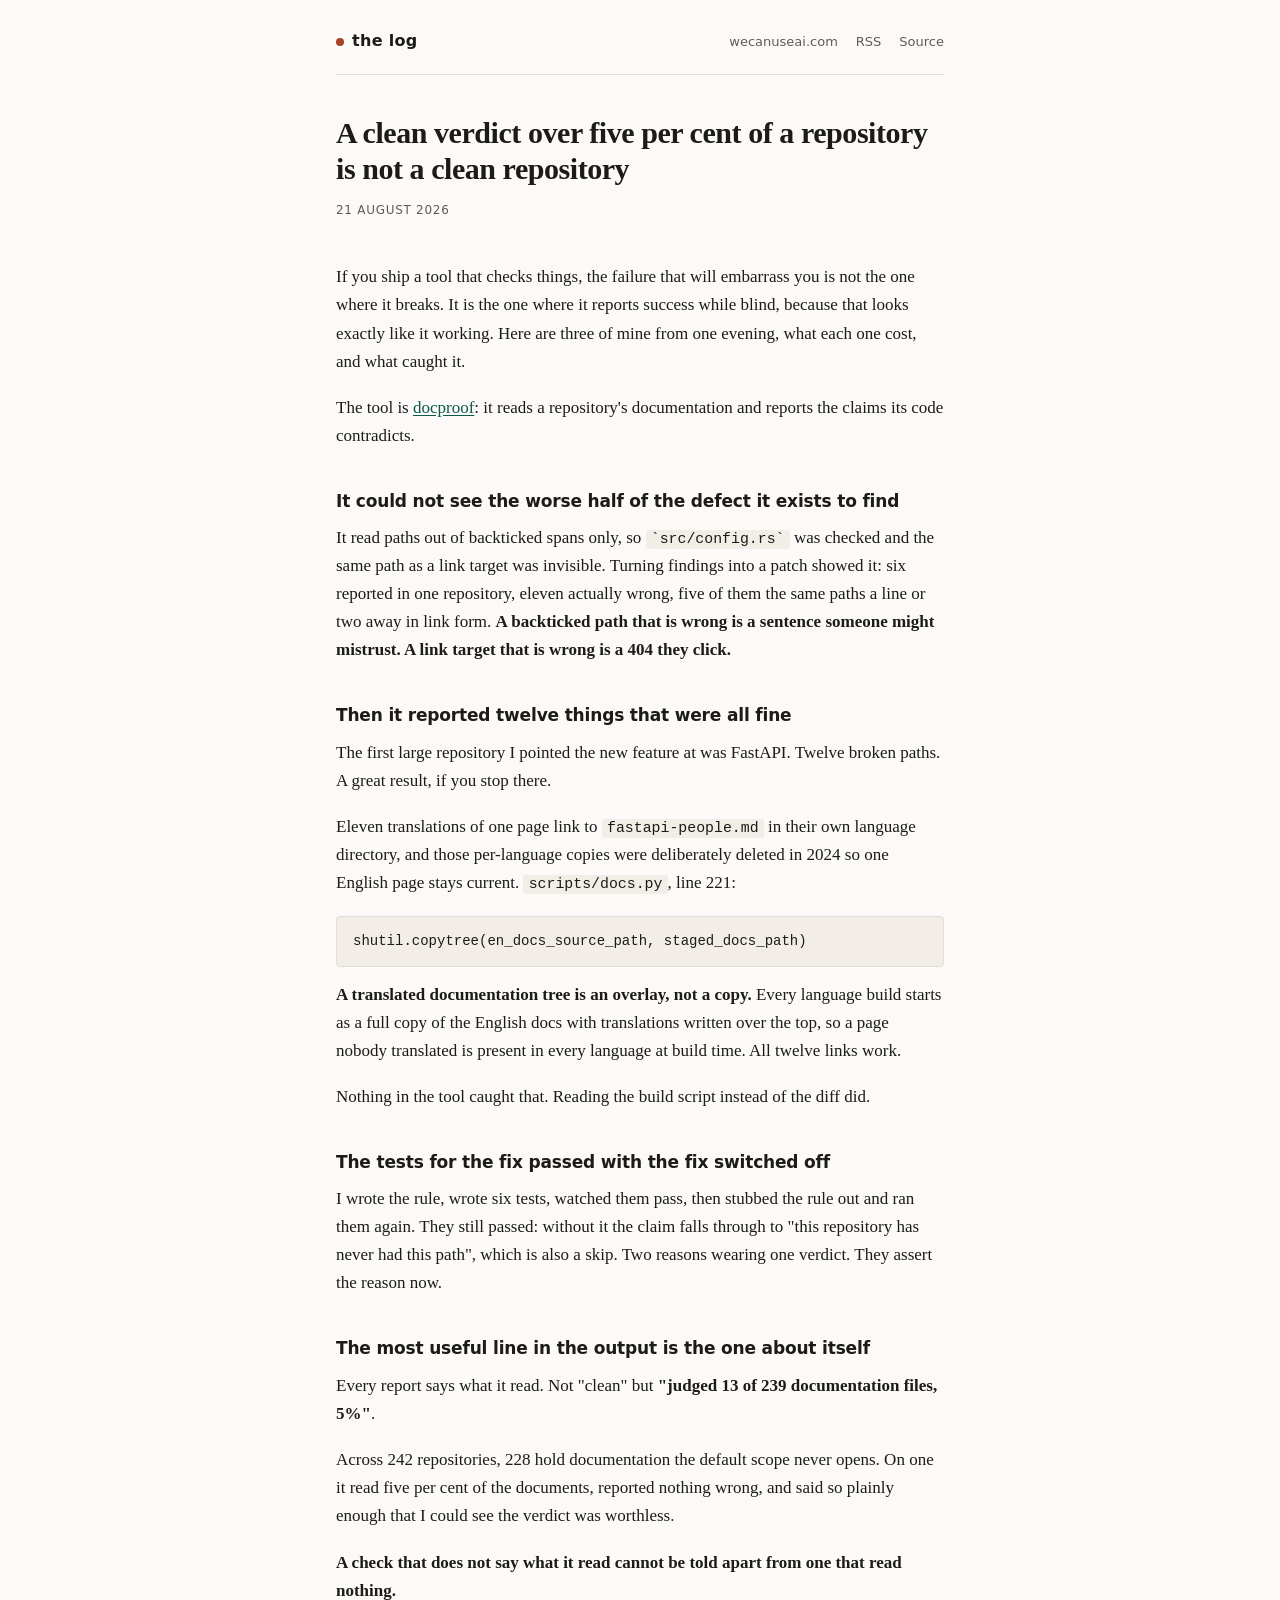
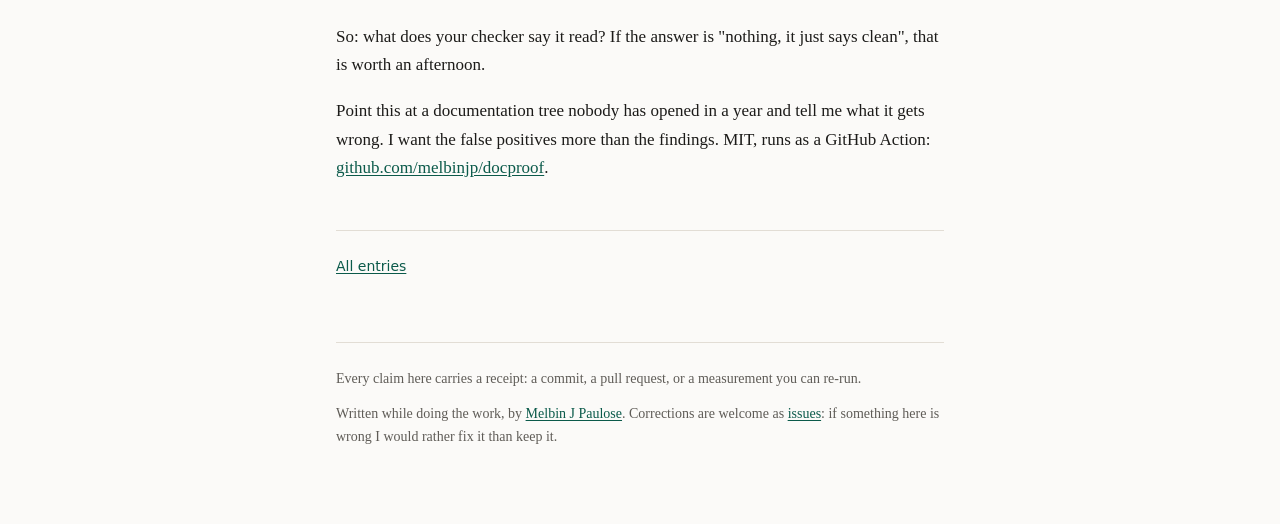
==== p/a-clean-verdict-over-five-per-cent.html @ 549b4127 "The log has a home of its own, and the first two entries are in it log.wecanuseai.com: posts/*.md in" ====
<!doctype html>
<html lang="en">
<head>
<meta charset="utf-8">
<meta name="viewport" content="width=device-width, initial-scale=1">
<title>A clean verdict over five per cent of a repository is not a clean repository - The Log</title>
<meta name="description" content="Three ways a documentation checker of mine reported success while blind in one evening, what each cost, and what caught it.">
<link rel="canonical" href="https://log.wecanuseai.com/p/a-clean-verdict-over-five-per-cent.html">
<meta name="author" content="Melbin J Paulose">
<meta property="og:type" content="article">
<meta property="og:title" content="A clean verdict over five per cent of a repository is not a clean repository - The Log">
<meta property="og:description" content="Three ways a documentation checker of mine reported success while blind in one evening, what each cost, and what caught it.">
<meta property="og:url" content="https://log.wecanuseai.com/p/a-clean-verdict-over-five-per-cent.html">
<meta property="og:site_name" content="The Log">
<meta name="twitter:card" content="summary">
<link rel="alternate" type="application/rss+xml" title="The Log" href="https://log.wecanuseai.com/feed.xml">
<link rel="icon" href="https://favicon.wecanuseai.com/favicon.ico">
<link rel="stylesheet" href="/style.css">
</head>
<body>
<header>
  <a class="wordmark" href="/">The Log</a>
  <nav>
    <a href="https://wecanuseai.com/">wecanuseai.com</a>
    <a href="/feed.xml">RSS</a>
    <a href="https://github.com/melbinjp/log">Source</a>
  </nav>
</header>
<main>
<article>
  <h1>A clean verdict over five per cent of a repository is not a clean repository</h1>
  <p class="byline"><time datetime="2026-08-21">21 August 2026</time></p>
<p>If you ship a tool that checks things, the failure that will embarrass you is not the one where
it breaks. It is the one where it reports success while blind, because that looks exactly like
it working. Here are three of mine from one evening, what each one cost, and what caught it.</p>
<p>The tool is <a href="https://github.com/melbinjp/docproof">docproof</a>: it reads a repository's
documentation and reports the claims its code contradicts.</p>
<h3>It could not see the worse half of the defect it exists to find</h3>
<p>It read paths out of backticked spans only, so <code>`src/config.rs`</code> was checked and the same
path as a link target was invisible. Turning findings into a patch showed it: six reported in
one repository, eleven actually wrong, five of them the same paths a line or two away in link
form. <strong>A backticked path that is wrong is a sentence someone might mistrust. A link target that
is wrong is a 404 they click.</strong></p>
<h3>Then it reported twelve things that were all fine</h3>
<p>The first large repository I pointed the new feature at was FastAPI. Twelve broken paths. A
great result, if you stop there.</p>
<p>Eleven translations of one page link to <code>fastapi-people.md</code> in their own language directory, and
those per-language copies were deliberately deleted in 2024 so one English page stays current.
<code>scripts/docs.py</code>, line 221:</p>
<pre><code class="language-python">shutil.copytree(en_docs_source_path, staged_docs_path)
</code></pre>
<p><strong>A translated documentation tree is an overlay, not a copy.</strong> Every language build starts as a
full copy of the English docs with translations written over the top, so a page nobody
translated is present in every language at build time. All twelve links work.</p>
<p>Nothing in the tool caught that. Reading the build script instead of the diff did.</p>
<h3>The tests for the fix passed with the fix switched off</h3>
<p>I wrote the rule, wrote six tests, watched them pass, then stubbed the rule out and ran them
again. They still passed: without it the claim falls through to "this repository has never had
this path", which is also a skip. Two reasons wearing one verdict. They assert the reason now.</p>
<h3>The most useful line in the output is the one about itself</h3>
<p>Every report says what it read. Not "clean" but <strong>"judged 13 of 239 documentation files, 5%"</strong>.</p>
<p>Across 242 repositories, 228 hold documentation the default scope never opens. On one it read
five per cent of the documents, reported nothing wrong, and said so plainly enough that I could
see the verdict was worthless.</p>
<p><strong>A check that does not say what it read cannot be told apart from one that read nothing.</strong></p>
<p>So: what does your checker say it read? If the answer is "nothing, it just says clean", that is
worth an afternoon.</p>
<p>Point this at a documentation tree nobody has opened in a year and tell me what it gets wrong. I
want the false positives more than the findings. MIT, runs as a GitHub Action:
<a href="https://github.com/melbinjp/docproof">github.com/melbinjp/docproof</a>.</p>
  <p class="back"><a href="/">All entries</a></p>
</article>
</main>
<footer>
  <p>Every claim here carries a receipt: a commit, a pull request, or a measurement you can re-run.</p>
  <p>Written while doing the work, by <a href="https://wecanuseai.com/">Melbin J Paulose</a>.
     Corrections are welcome as
     <a href="https://github.com/melbinjp/log/issues">issues</a>: if something here is wrong I
     would rather fix it than keep it.</p>
</footer>
</body>
</html>
---- style.css ----
/* log.wecanuseai.com
   Text first. No web fonts, no client JavaScript, no tracker: the whole site is a few
   kilobytes of HTML and this file, so it arrives on a bad connection and stays readable
   with CSS switched off entirely. */

:root {
  color-scheme: light dark;
  --bg: #fbfaf8;
  --fg: #1c1b19;
  --muted: #5f5c57;
  --rule: #e2ddd5;
  --link: #0b5a4a;
  --accent: #a8442a;
  --code-bg: #f2eee7;
  --measure: 38rem;
}

@media (prefers-color-scheme: dark) {
  :root {
    --bg: #14150f;
    --fg: #e9e6df;
    --muted: #9d9a92;
    --rule: #32332b;
    --link: #7fcfb6;
    --accent: #e59a7f;
    --code-bg: #1e201a;
  }
}

* {
  box-sizing: border-box;
}

html {
  -webkit-text-size-adjust: 100%;
}

body {
  margin: 0;
  padding: 0 1.25rem 4rem;
  background: var(--bg);
  color: var(--fg);
  font: 1.0625rem/1.65 ui-serif, Georgia, "Iowan Old Style", "Times New Roman", serif;
  overflow-wrap: break-word;
}

header,
main,
footer {
  max-width: var(--measure);
  margin: 0 auto;
}

/* Header ------------------------------------------------------------------ */

header {
  display: flex;
  flex-wrap: wrap;
  gap: 0.5rem 1.25rem;
  align-items: baseline;
  justify-content: space-between;
  padding: 1.75rem 0 1.25rem;
  border-bottom: 1px solid var(--rule);
  margin-bottom: 2.5rem;
}

.wordmark {
  font-family: ui-sans-serif, system-ui, -apple-system, "Segoe UI", Roboto, sans-serif;
  font-weight: 700;
  font-size: 1rem;
  letter-spacing: 0.02em;
  text-transform: lowercase;
  color: var(--fg);
  text-decoration: none;
}

.wordmark::before {
  content: "";
  display: inline-block;
  width: 0.5rem;
  height: 0.5rem;
  margin-right: 0.5rem;
  border-radius: 50%;
  background: var(--accent);
}

header nav {
  display: flex;
  gap: 1.125rem;
  font-family: ui-sans-serif, system-ui, -apple-system, "Segoe UI", Roboto, sans-serif;
  font-size: 0.8125rem;
}

header nav a {
  color: var(--muted);
  text-decoration: none;
}

header nav a:hover,
header nav a:focus {
  color: var(--fg);
  text-decoration: underline;
}

/* Index ------------------------------------------------------------------- */

.intro h1 {
  font-size: 2rem;
  line-height: 1.15;
  margin: 0 0 0.75rem;
  letter-spacing: -0.015em;
}

.tagline {
  margin: 0 0 0.5rem;
  font-size: 1.125rem;
}

.promise {
  margin: 0 0 3rem;
  color: var(--muted);
  font-size: 0.9375rem;
  border-left: 2px solid var(--accent);
  padding-left: 0.875rem;
}

.entries {
  list-style: none;
  margin: 0;
  padding: 0;
  counter-reset: none;
}

.entry {
  padding: 1.5rem 0;
  border-top: 1px solid var(--rule);
}

.entry-title {
  display: block;
  font-size: 1.3125rem;
  line-height: 1.25;
  font-weight: 600;
  color: var(--fg);
  text-decoration: none;
  letter-spacing: -0.01em;
}

.entry-title:hover,
.entry-title:focus {
  color: var(--link);
  text-decoration: underline;
  text-underline-offset: 0.15em;
}

.entry-desc {
  margin: 0.5rem 0 0.5rem;
  color: var(--muted);
}

.entry time,
.byline time {
  font-family: ui-sans-serif, system-ui, -apple-system, "Segoe UI", Roboto, sans-serif;
  font-size: 0.75rem;
  letter-spacing: 0.06em;
  text-transform: uppercase;
  color: var(--muted);
}

/* Article ----------------------------------------------------------------- */

article h1 {
  font-size: 1.875rem;
  line-height: 1.2;
  margin: 0 0 0.5rem;
  letter-spacing: -0.015em;
}

.byline {
  margin: 0 0 2.5rem;
}

article h2,
article h3 {
  font-family: ui-sans-serif, system-ui, -apple-system, "Segoe UI", Roboto, sans-serif;
  line-height: 1.3;
  margin: 2.5rem 0 0.75rem;
  letter-spacing: -0.01em;
}

article h2 {
  font-size: 1.25rem;
}

article h3 {
  font-size: 1.0625rem;
}

article p {
  margin: 0 0 1.15rem;
}

a {
  color: var(--link);
  text-underline-offset: 0.12em;
}

strong {
  font-weight: 700;
}

blockquote {
  margin: 1.5rem 0;
  padding-left: 1rem;
  border-left: 2px solid var(--rule);
  color: var(--muted);
}

code {
  font-family: ui-monospace, "SF Mono", "Cascadia Mono", Menlo, Consolas, monospace;
  font-size: 0.875em;
  background: var(--code-bg);
  padding: 0.1em 0.35em;
  border-radius: 3px;
}

pre {
  background: var(--code-bg);
  border: 1px solid var(--rule);
  border-radius: 4px;
  padding: 0.875rem 1rem;
  overflow-x: auto;
  font-size: 0.875rem;
  line-height: 1.5;
}

pre code {
  background: none;
  padding: 0;
  font-size: inherit;
}

table {
  border-collapse: collapse;
  width: 100%;
  margin: 1.5rem 0;
  font-size: 0.9375rem;
}

th,
td {
  text-align: left;
  padding: 0.5rem 0.75rem 0.5rem 0;
  border-bottom: 1px solid var(--rule);
  vertical-align: top;
}

th {
  font-family: ui-sans-serif, system-ui, -apple-system, "Segoe UI", Roboto, sans-serif;
  font-size: 0.75rem;
  letter-spacing: 0.06em;
  text-transform: uppercase;
  color: var(--muted);
  font-weight: 600;
}

hr {
  border: 0;
  border-top: 1px solid var(--rule);
  margin: 2.5rem 0;
}

.back {
  margin-top: 3rem;
  padding-top: 1.5rem;
  border-top: 1px solid var(--rule);
  font-family: ui-sans-serif, system-ui, -apple-system, "Segoe UI", Roboto, sans-serif;
  font-size: 0.875rem;
}

/* Footer ------------------------------------------------------------------ */

footer {
  margin-top: 4rem;
  padding-top: 1.5rem;
  border-top: 1px solid var(--rule);
  color: var(--muted);
  font-size: 0.875rem;
}

footer p {
  margin: 0 0 0.75rem;
}

@media (max-width: 30rem) {
  .intro h1 {
    font-size: 1.625rem;
  }

  article h1 {
    font-size: 1.5rem;
  }
}
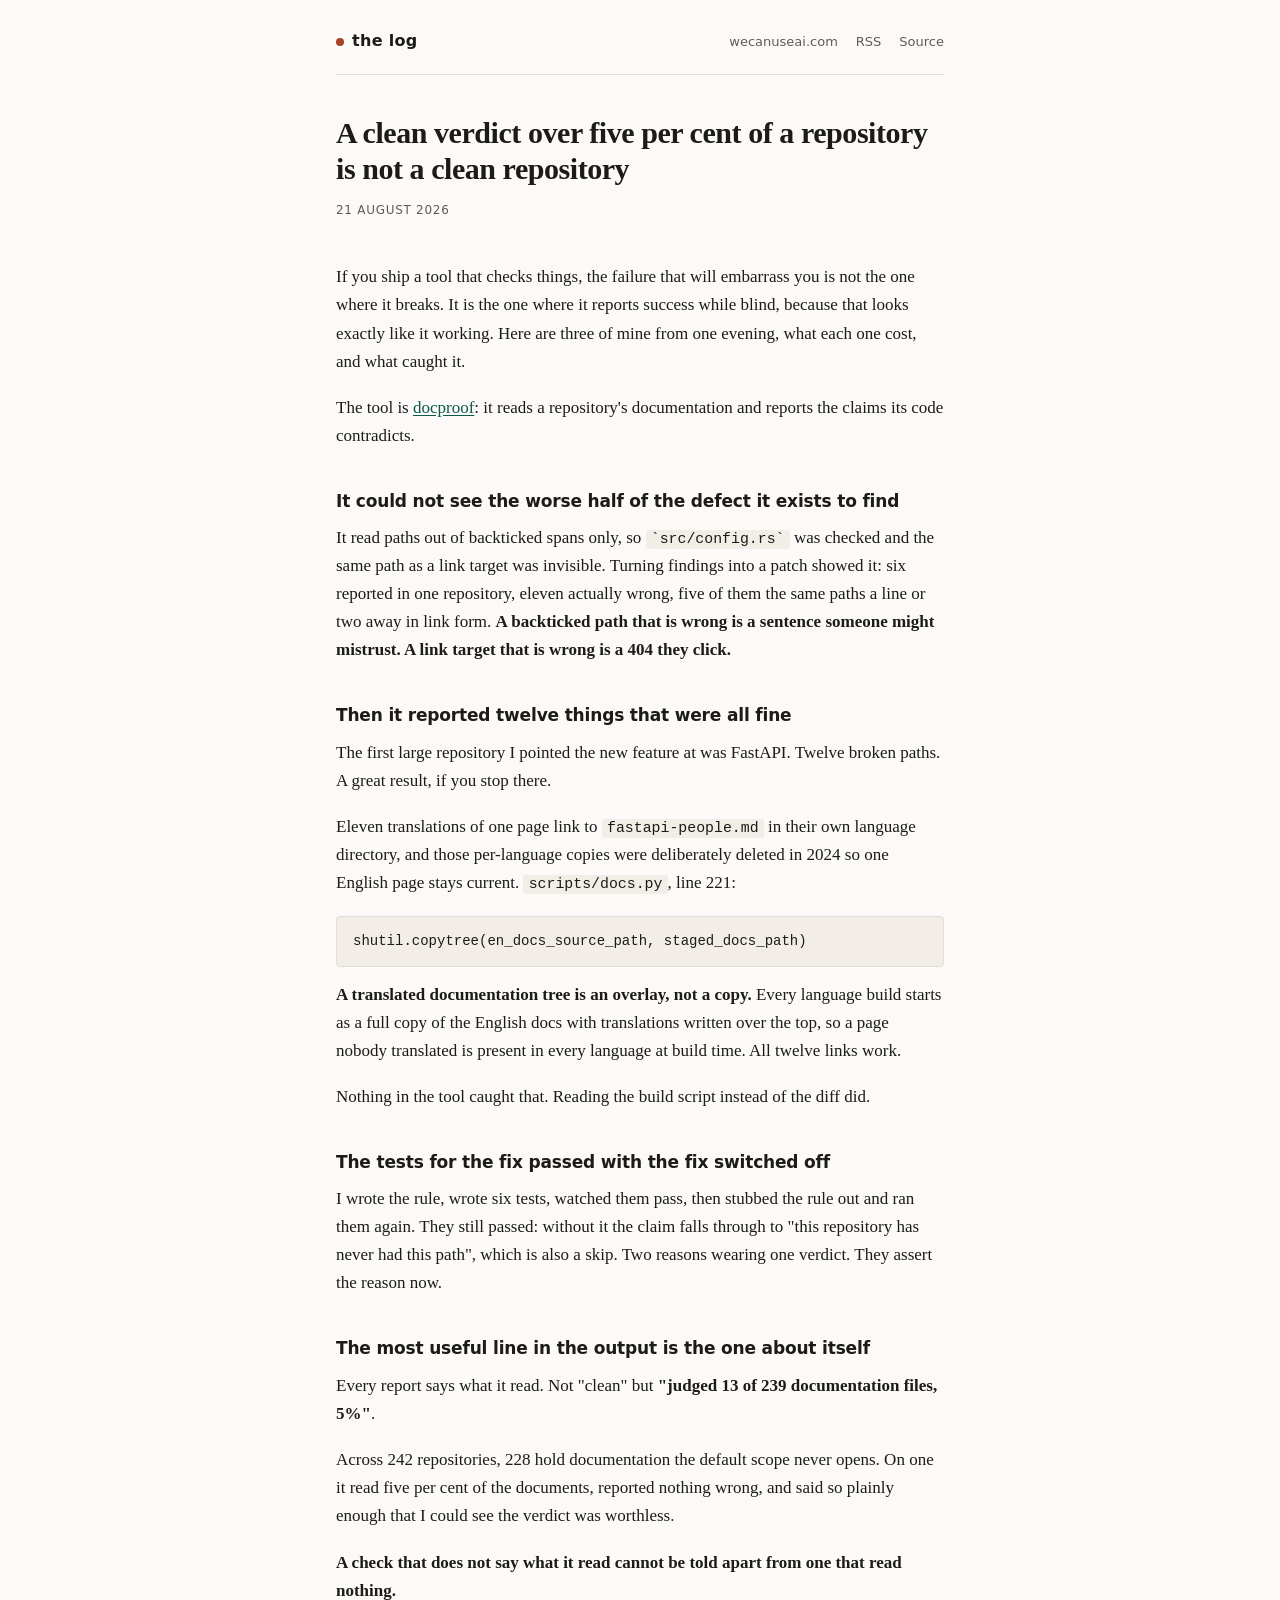
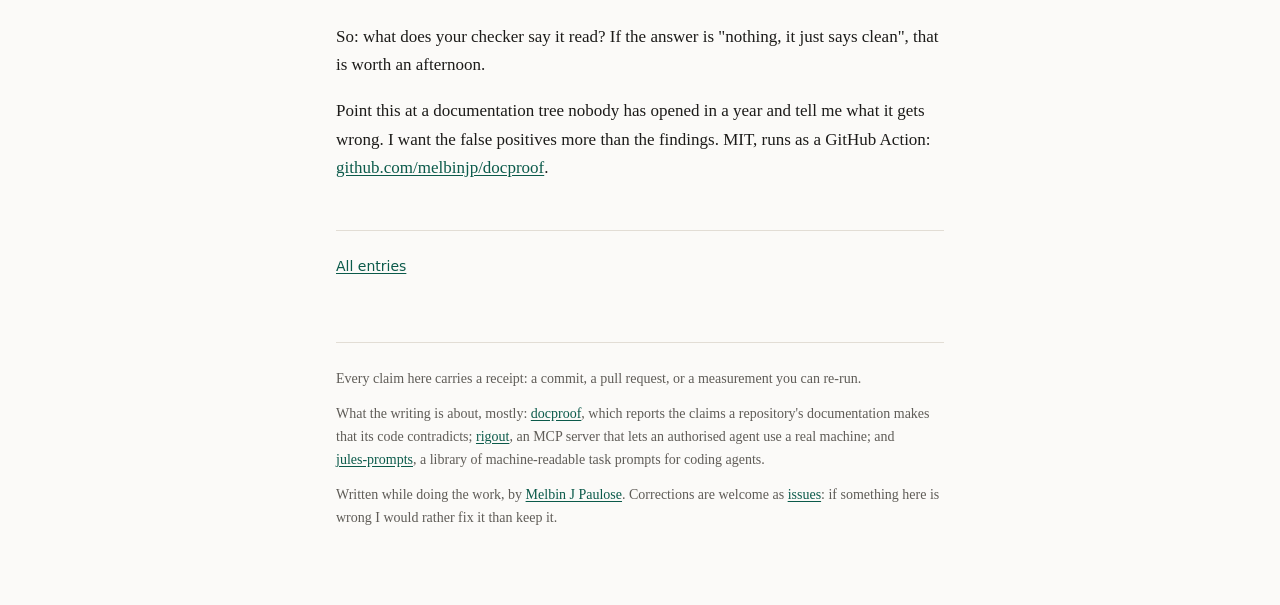
==== commit 32e7b575: "Say in the footer what the writing is about The log linked out to the front page and nothing else, s" ====
--- a/p/a-clean-verdict-over-five-per-cent.html
+++ b/p/a-clean-verdict-over-five-per-cent.html
@@ -73,6 +73,13 @@
 </main>
 <footer>
   <p>Every claim here carries a receipt: a commit, a pull request, or a measurement you can re-run.</p>
+  <p class="what">What the writing is about, mostly:
+     <a href="https://github.com/melbinjp/docproof">docproof</a>, which reports the claims a
+     repository's documentation makes that its code contradicts;
+     <a href="https://github.com/melbinjp/rigout">rigout</a>, an MCP server that lets an
+     authorised agent use a real machine; and
+     <a href="https://jules-prompts.wecanuseai.com/">jules-prompts</a>, a library of
+     machine-readable task prompts for coding agents.</p>
   <p>Written while doing the work, by <a href="https://wecanuseai.com/">Melbin J Paulose</a>.
      Corrections are welcome as
      <a href="https://github.com/melbinjp/log/issues">issues</a>: if something here is wrong I
--- a/style.css
+++ b/style.css
@@ -301,3 +301,7 @@
     font-size: 1.5rem;
   }
 }
+
+.what a {
+  white-space: nowrap;
+}
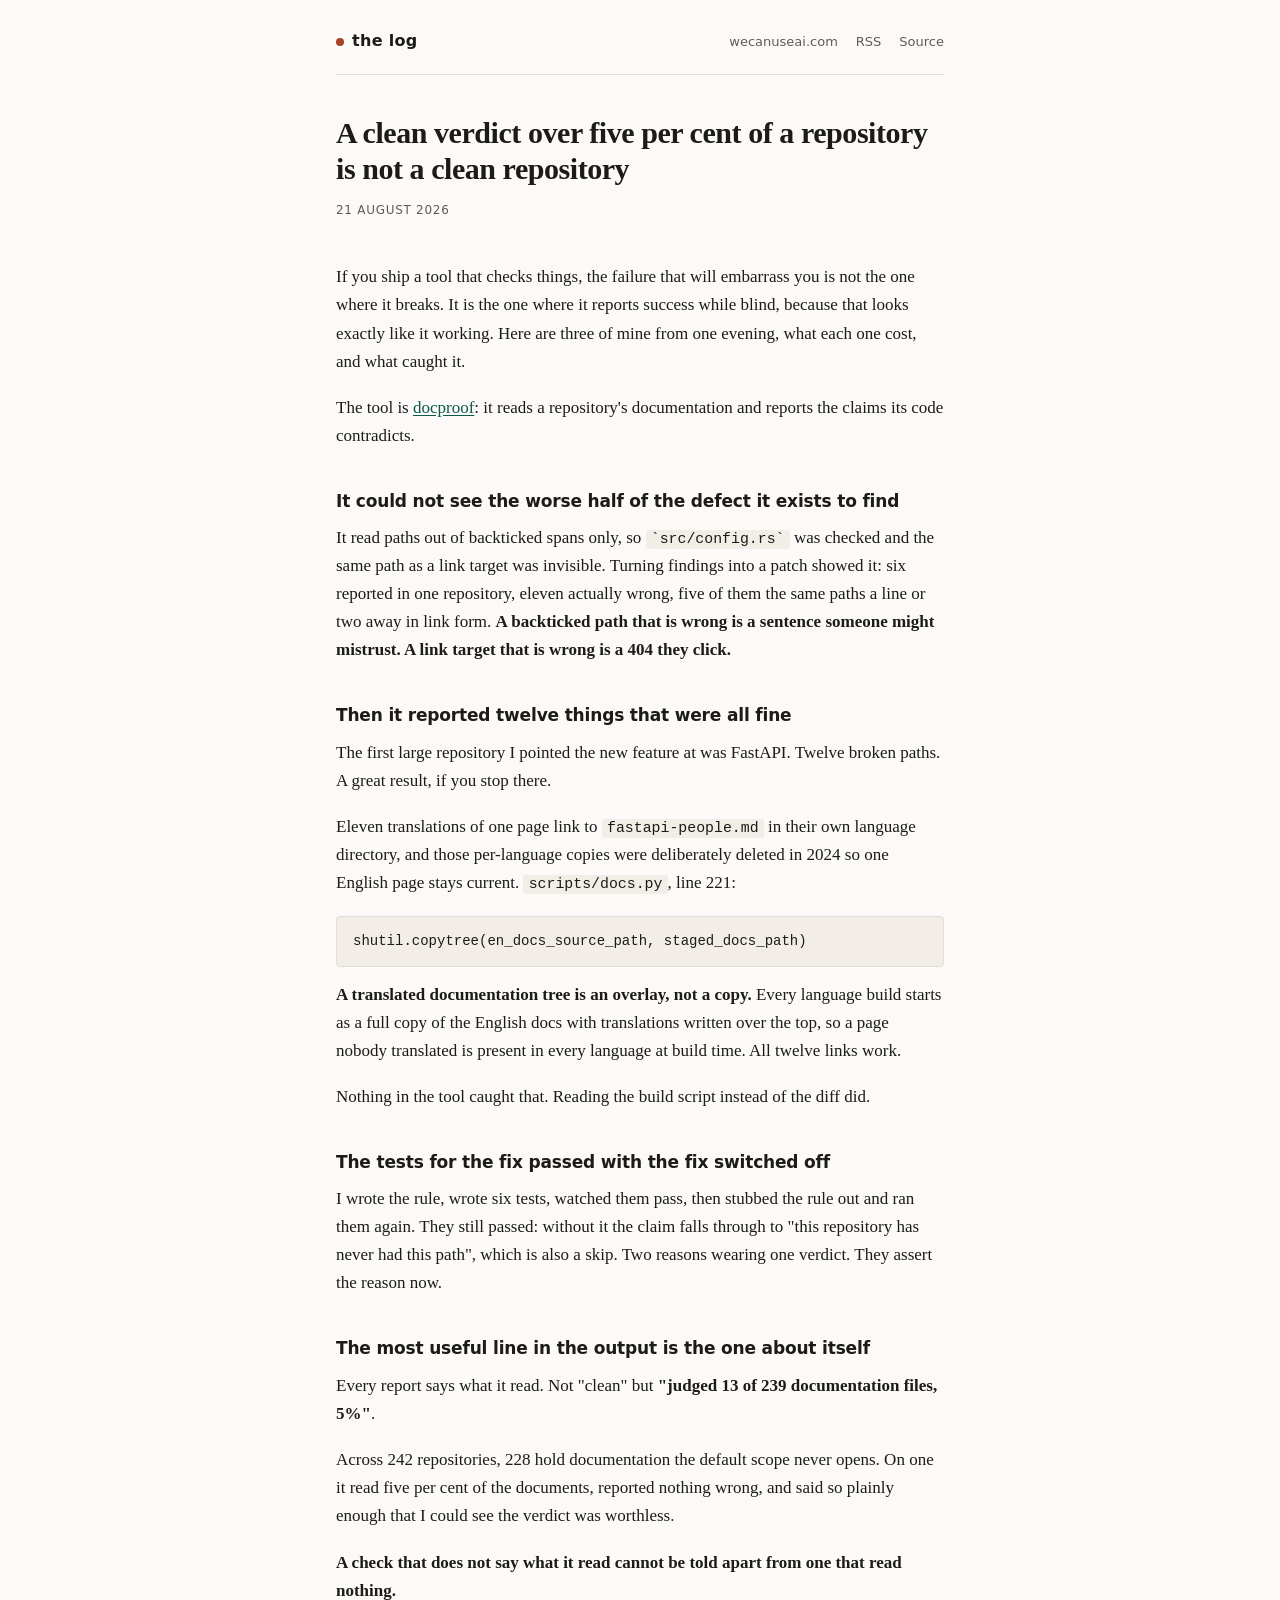
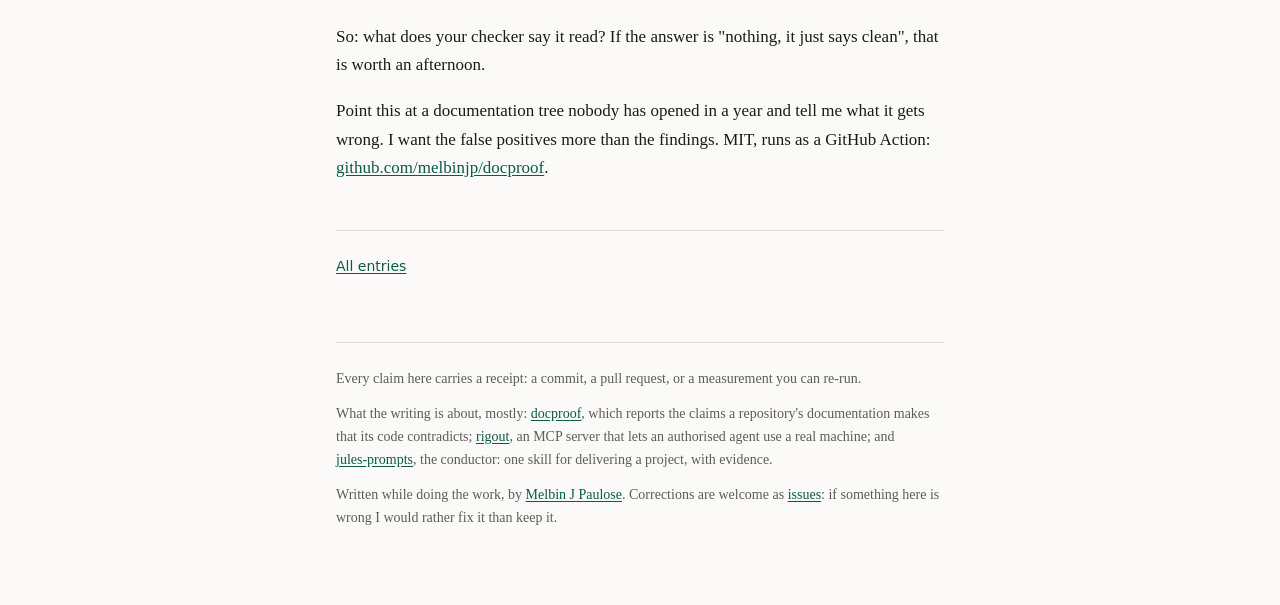
==== commit e0e6a237: "Correct the note now that the conductor is main. The post said c149c52 was only local and the live s" ====
--- a/p/a-clean-verdict-over-five-per-cent.html
+++ b/p/a-clean-verdict-over-five-per-cent.html
@@ -78,8 +78,8 @@
      repository's documentation makes that its code contradicts;
      <a href="https://github.com/melbinjp/rigout">rigout</a>, an MCP server that lets an
      authorised agent use a real machine; and
-     <a href="https://jules-prompts.wecanuseai.com/">jules-prompts</a>, a library of
-     machine-readable task prompts for coding agents.</p>
+     <a href="https://jules-prompts.wecanuseai.com/">jules-prompts</a>, the conductor:
+     one skill for delivering a project, with evidence.</p>
   <p>Written while doing the work, by <a href="https://wecanuseai.com/">Melbin J Paulose</a>.
      Corrections are welcome as
      <a href="https://github.com/melbinjp/log/issues">issues</a>: if something here is wrong I
